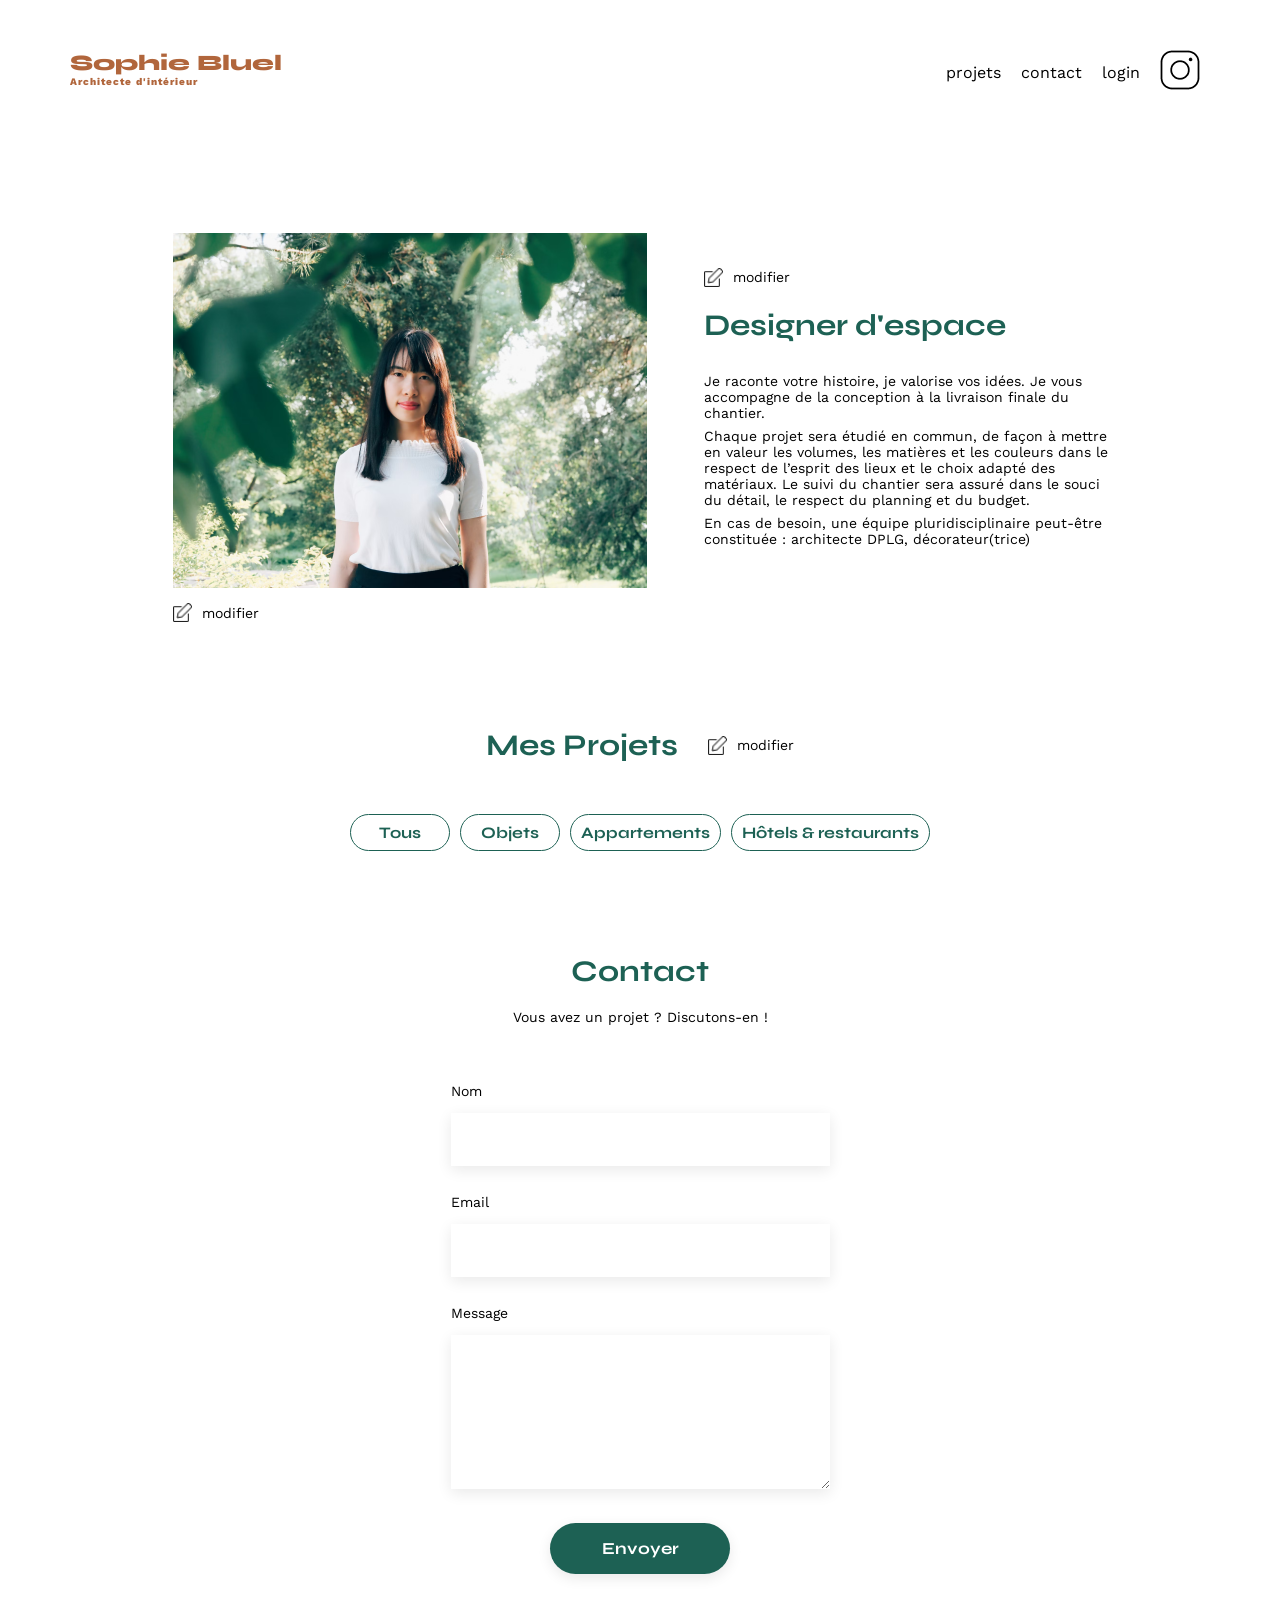
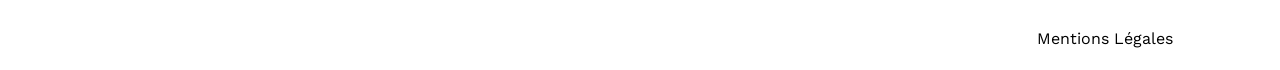
==== FrontEnd/index.html @ 8086d340 "feat(modal-window1):html+css+js" ====
<!DOCTYPE html>
<html lang="fr">
<head>
	<meta charset="UTF-8">
	<title>Sophie Bluel - Architecte d'intérieur</title>
	<meta name="viewport" content="width=device-width, initial-scale=1.0">
	<link rel="preconnect" href="https://fonts.googleapis.com">
	<link rel="preconnect" href="https://fonts.gstatic.com" crossorigin>
	<link href="https://fonts.googleapis.com/css2?family=Syne:wght@700;800&family=Work+Sans&display=swap" rel="stylesheet">
	<meta name="description" content="">
	<link rel="stylesheet" href="/FrontEnd/assets/style.css">
	<script src="/FrontEnd/assets/js/fetch.js"></script>
	<script src="/FrontEnd/assets/js/main.js"></script>
	
</head>
<body>
	<aside id="modal1" class="modal-banner" style="display: none;">
		<h2 class="banner-title"><div class="banner-icon"></div>Mode édition</h2>
		<button class="publish-button">publier les changements</button>
	</aside>
	<aside id="modal1" class="modal" aria-hidden="true" role="dialog" style="display: none;">
			<div class="modal-wdw1">
				<button class="close-btn" class="js-modal-close"><img src="/FrontEnd/assets/icons/xmark.png" alt=""></button>
				<h2 class="mwdw1-title">Galerie Photo</h2>
				<div class="project-editor"></div>
				<button class="pjct-add-btn">Ajouter une photo</button>
				<button class="gallery-delete-btn">Supprimer la galerie</button>
			</div>
	</aside>
	<script src="/FrontEnd/assets/js/modal/app.js"></script>
<header>
	<h1 class="header-title">Sophie Bluel<span>Architecte d'intérieur</span></h1>
	<nav>
		<ul>
			<li><a href="#ancre-projets">projets</a></li>
			<li><a href="#ancre-contact">contact</a></li>
			<li><a href="/FrontEnd/login_page.html">login</a></li>
			<li><img src="/FrontEnd/assets/icons/instagram.png" alt="Instagram"></li>
		</ul>
	</nav>
</header>
<main>
	<section id="introduction">
		<figure>
			<img src="/FrontEnd/assets/images/sophie-bluel.png" alt="Photo de l'architecte entourée de végétations">
		</figure>
		<article>
			<a href="#modal1" class="edit-link" class="js-modal"><div class="edit-link-icon"></div>modifier</a>
			<h2>Designer d'espace</h2>
			<p>Je raconte votre histoire, je valorise vos idées. Je vous accompagne de la conception à la livraison finale du chantier.</p>
			<p>Chaque projet sera étudié en commun, de façon à mettre en valeur les volumes, les matières et les couleurs dans le respect de l’esprit des lieux et le choix adapté des matériaux. Le suivi du chantier sera assuré dans le souci du détail, le respect du planning et du budget.</p>
			<p>En cas de besoin, une équipe pluridisciplinaire peut-être constituée : architecte DPLG, décorateur(trice)</p>
		</article>
	</section>
	<a href="#modal1" class="edit-link" class="js-modal"><div class="edit-link-icon"></div>modifier</a>
	<section id="portfolio">
		<div class="portfolio-title">
			<h2 id="ancre-projets">Mes Projets</h2>
			<a href="#modal1" class="edit-link" class="js-modal"><div class="edit-link-icon"></div>modifier</a>
		</div>
		<div class="category-buttons">
			<button class="cat-btns-inactive" data-category-id="all">Tous</button>
			<button class="cat-btns-inactive" data-category-id="1">Objets</button>
			<button class="cat-btns-inactive" data-category-id="2">Appartements</button>
			<button class="cat-btns-inactive" data-category-id="3">Hôtels & restaurants</button>
		</div>
		<script src="/FrontEnd/assets/js/buttonAppearance.js"></script>
		<div class="gallery">
		</div>
	</section>
	<section id="contact">
		<h2 id="ancre-contact">Contact</h2>
		<p>Vous avez un projet ? Discutons-en !</p>
		<form action="#" method="post">
			<label for="name">Nom</label>
			<input type="text" name="name" id="name">
			<label for="email">Email</label>
			<input type="email" name="email" id="email">
			<label for="message">Message</label>
			<textarea name="message" id="message" cols="30" rows="10"></textarea>
			<input type="submit" value="Envoyer">
		</form>
	</section>
</main>

<footer>
	<nav>
		<ul>
			<li>Mentions Légales</li>
		</ul>
	</nav>
</footer>
</body>
</html>
---- FrontEnd/assets/style.css ----
/* http://meyerweb.com/eric/tools/css/reset/
   v2.0 | 20110126
   License: none (public domain)
*/

html, body, div, span, applet, object, iframe,
h1, h2, h3, h4, h5, h6, p, blockquote, pre,
a, abbr, acronym, address, big, cite, code,
del, dfn, em, img, ins, kbd, q, s, samp,
small, strike, strong, sub, sup, tt, var,
b, u, i, center,
dl, dt, dd, ol, ul, li,
fieldset, form, label, legend,
table, caption, tbody, tfoot, thead, tr, th, td,
article, aside, canvas, details, embed,
figure, figcaption, footer, header, hgroup,
menu, nav, output, ruby, section, summary,
time, mark, audio, video {
	margin: 0;
	padding: 0;
	border: 0;
	font-size: 100%;
	font: inherit;
	vertical-align: baseline;
}
/* HTML5 display-role reset for older browsers */

ol, ul {
	list-style: none;
}

blockquote, q {
	quotes: none;
}

blockquote:before, blockquote:after,
q:before, q:after {
	content: '';
	content: none;
}

table {
	border-collapse: collapse;
	border-spacing: 0;
}

a {
	text-decoration: none;
	color: black;
}

/** end reset css**/

/***** General ******/

body {
	font-family: 'Work Sans' ;
	font-size: 14px;
}

h1 > span {
	font-family: 'Work Sans';
	font-size: 10px;
	letter-spacing: 0.1em;
}

h2 {
	font-family: 'Syne';
	font-weight: 700;
	font-size: 30px;
	color: #1D6154
}

nav ul {
	display: flex;
	align-items: center;
	list-style-type: none;

}

nav li {
	padding: 0 10px;
	font-size: 16px;
}

li:hover {
	color: #B1663C;
}

/******** header **********/

header {
	display: flex;
	justify-content: space-between;
	max-width: 1140px;
	margin: auto;
	margin-top: 50px;
}

.header-title {
	display: flex;
	flex-direction: column;
	font-family: 'Syne';
	font-size: 22px;
	font-weight: 800;
	color: #B1663C
}

/****************************/

main {
	max-width: 935px;
	margin: auto;
}

#introduction {
	display: flex;
	justify-content: space-between;
	margin: 139px 0 15px 0;
}
#introduction figure {
	flex: 1;
}

#introduction img {
	display: block;
	width: 474px;
}

#introduction article {
	flex: 1;
	max-width: 404px;
	margin: auto;
}

#introduction h2 {
	margin-bottom: 1em;
	margin-top: 20px;
}

#introduction p {
	margin-bottom: 0.5em;
}

/****** Portfolio ******/

#portfolio {
	margin-top: 105px;
}

.portfolio-title {
	display: flex;
	justify-content: center;
	align-items: center;
	margin-bottom: 51px;
	gap: 30px;
}

#portfolio h2 {
	text-align: center;
}

.edit-link-icon {
	width: 19px;
	height: 19px;
	background-image: url(/FrontEnd/assets/icons/black-pen-icon.png);
	background-size: cover;
}

.edit-link {
	display: flex;
	align-items: center;
	gap: 10px;
	font-family: 'Work Sans';
	font-size: 14px;
	font-weight: 400;
}

/****** Filtres *******/

.category-buttons {
	display: flex;
	justify-content: center;
	gap: 10px;
	margin-bottom: 51px;
}

.category-buttons button {
	background-color: white;
	color: #1D6154;
	font-family: 'Syne';
	font-weight: 700;
	font-size: 16px;
	height: 37px;
	min-width: 100px;
	border: #1D6154 1px solid;
	border-radius: 60px;
	padding: 0 10px;
  }
  
  .cat-btns-inactive {
	background-color: white;
	color: #1D6154;
	font-family: 'Syne';
	font-weight: 700;
	font-size: 16px;
	height: 37px;
	min-width: 100px;
	border: #1D6154 1px solid;
	border-radius: 60px;
	padding: 0 10px;
  }
  
  .cat-btns-active {
	background-color: #1D6154;
	color: white;
  }

/**** Galerie *****/

.gallery {
	width: 100%;
	display: grid;
	grid-template-columns: 1fr 1fr 1fr;
	grid-column-gap: 20px;
	grid-row-gap: 20px;
	margin-bottom: 51px;
}

.gallery img {
	width: 100%;
}

/******* Formulaire contact/connexion *******/

#contact, .login-form {
	max-width: 379px;
	margin: auto;
}

.login-form {
	margin-top: 150px;
}

#contact > *, .login-form h2 {
	text-align: center;
}

#contact h2 {
	margin-bottom: 20px;
}

#contact form, .login-form form {
	text-align: left;
	margin-top: 30px;
	display: flex;
	flex-direction: column;
}

#contact input, .login-form input {
	height: 51px;
	font-size: 1.2em;
	border: none;
	box-shadow: 0px 4px 14px rgba(0, 0, 0, 0.09);
}

#contact label, .login-form label {
	margin: 2em 0 1em 0;
}

#contact textarea, .login-form textarea {
	border: none;
	box-shadow: 0px 4px 14px rgba(0, 0, 0, 0.09);
}

input[type="submit"]{
	font-family: 'Syne';
	font-weight: 700;
	color: white;
	background-color: #1D6154;
	margin : 2em auto ;
	width: 180px;
	text-align: center;
	border-radius: 60px ;
}


footer nav ul {
	display: flex;
	justify-content: flex-end;
	margin: 22px 97px 22px 0;
}


.login_page-body {
	max-height: 1024px;
}

.forgotten-password-link {
	display: flex;
	justify-content: center;
}

.login_page-footer {
	margin-top: 355px;
	display: flex;
	justify-content: flex-end;
}

#errorMessage {
	display: none;
	color: red;
	border: red 2px solid;
	margin-top: 50px;
}

/******* Modal window *********/

.modal {
	position: fixed;
	top: 0;
	left: 0;
	width: 100%;
	height: 100%;
	background: rgba(0, 0, 0, 0.8);
	display: flex;
	justify-content: center;
	align-items: center;
}

/****** Modal banner *******/

.modal-banner {
	display: flex;
	align-items: center;
	justify-content: center;
	background-color: black;
	color: white;
	height: 59px;
	gap: 20px;
  }

  .banner-icon {
	width: 19px;
	height: 19px;
	background-image: url(/FrontEnd/assets/icons/white-pen-icon.png);
	background-size: cover;
  }

  .banner-title {
	display: flex;
	gap: 10px;
	font-family: 'Work Sans';
	font-size: 16px;
	font-weight: 400;
	color: white;
  }

  .publish-button {
	background-color: white;
	color: black;
	border: none;
	border-radius: 60px;
	padding: 10px 20px;
	cursor: pointer;
	font-family: 'Work Sans';
	font-weight: 500;
	font-size: 14px;
  }

  /***** Modal Gallery Editor *****/

  .modal-wdw1 {
	display: flex;
	flex-direction: column;
	align-items: center;
	justify-content: flex-start;
	width: 630px;
	height: 731px;
	background-color: white;
	border-radius: 10px;
  }

  .close-btn {
	margin-left: auto;
	margin-right: 30px;
	margin-top: 26px;
	width: 24px;
	height: 24px;
	border: none;
	background-color: white;
  }

  .mwdw1-title {
	font-family: 'Work Sans';
	font-weight: 400;
	font-size: 26px;
	color: black;
	margin-top: 10px;
  }

  .project-editor {
	height: 386px;
	width: 420px;
	padding-bottom: 47px;
	border-bottom: solid 1px #b3b3b3;
	margin-top: 46px;
  }

  .pjct-add-btn {
	font-family: 'Syne';
	font-weight: 700;
	font-size: 14px;
	color: white;
	background-color: #1D6154;
	text-align: center;
	border-radius: 60px;
	width: 237px;
	height: 36px;
	margin-top: 37px;
  }

  .gallery-delete-btn {
	border: none;
	background-color: white;
	color: #d65353;
	font-size: 14px;
	font-family: 'Work Sans';
	margin-top: 23px;
  }
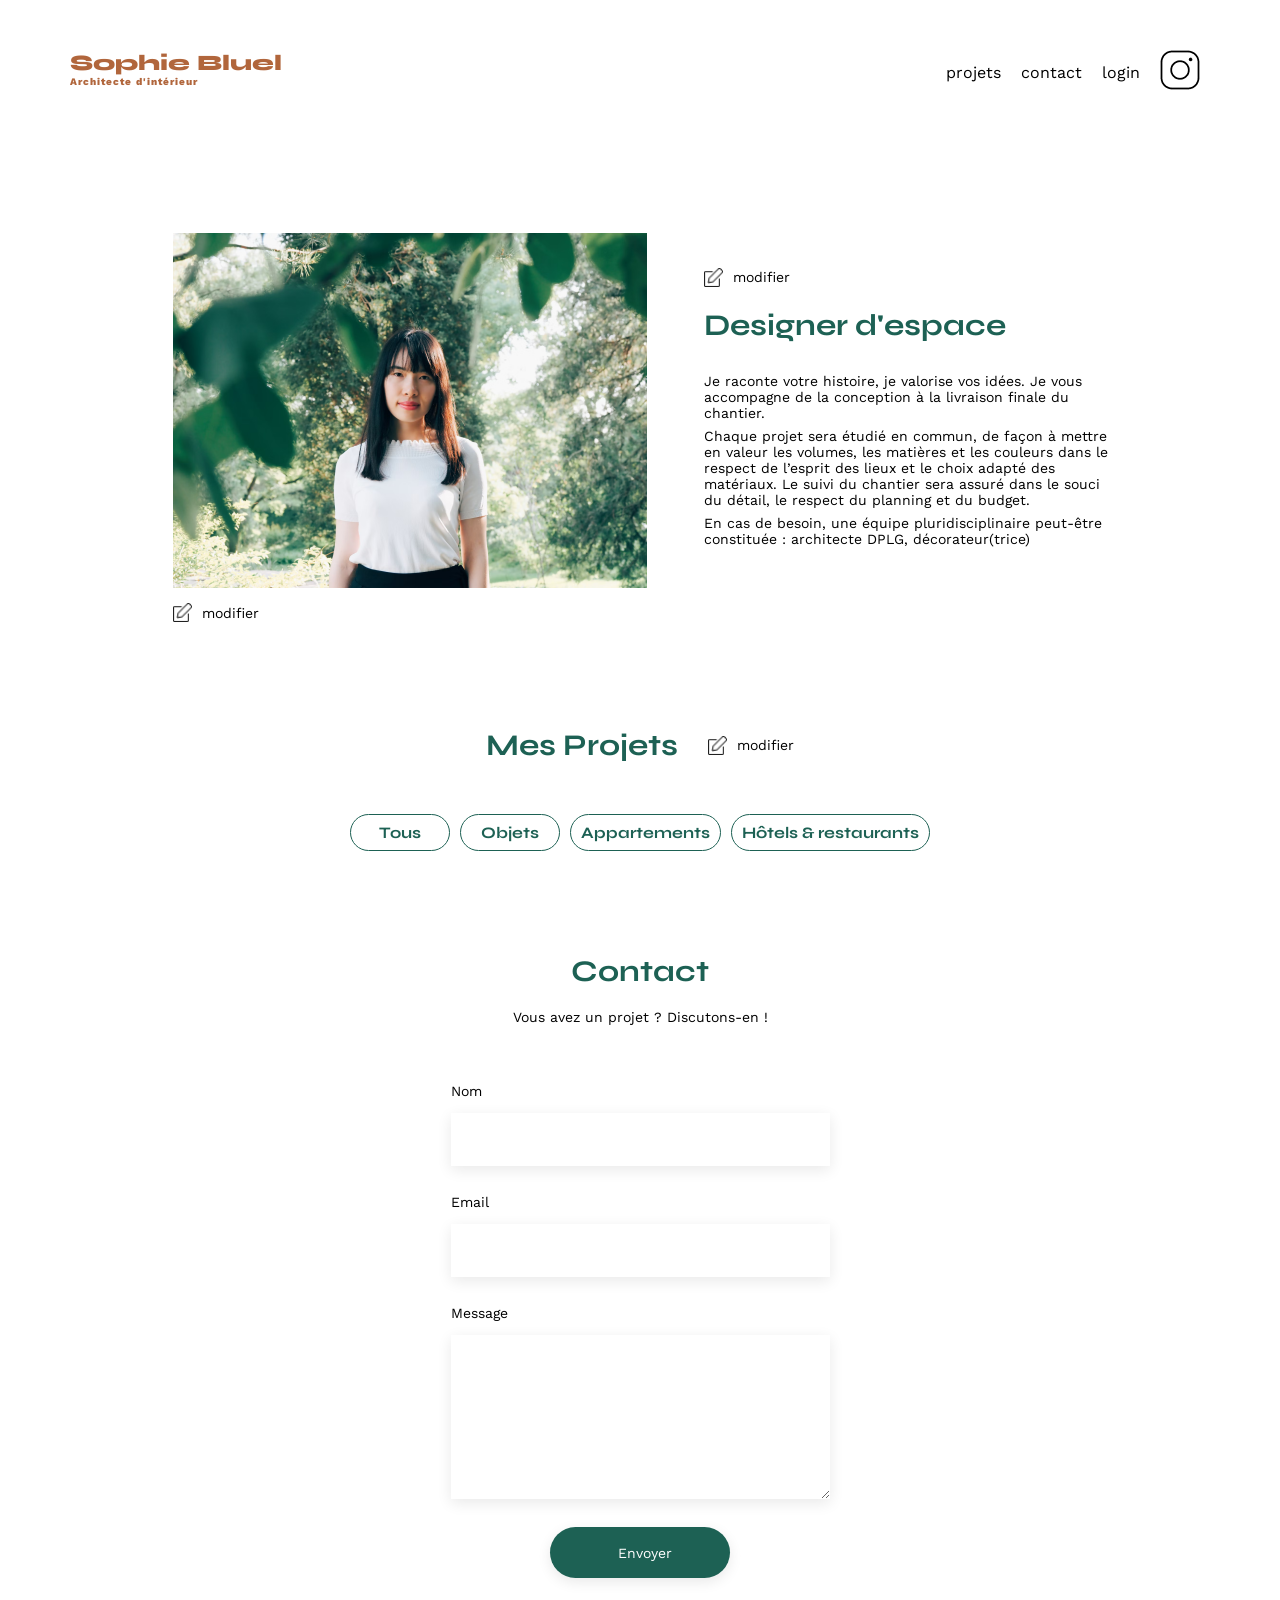
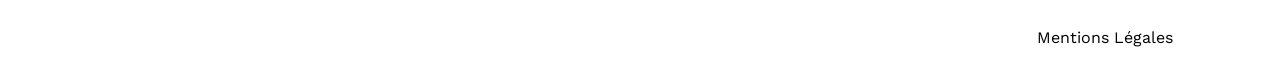
==== commit baf97f0a: "feat(modal-wdw2):html+css" ====
--- a/FrontEnd/index.html
+++ b/FrontEnd/index.html
@@ -8,55 +8,78 @@
 	<link rel="preconnect" href="https://fonts.gstatic.com" crossorigin>
 	<link href="https://fonts.googleapis.com/css2?family=Syne:wght@700;800&family=Work+Sans&display=swap" rel="stylesheet">
 	<meta name="description" content="">
-	<link rel="stylesheet" href="/FrontEnd/assets/style.css">
-	<script src="/FrontEnd/assets/js/fetch.js"></script>
-	<script src="/FrontEnd/assets/js/main.js"></script>
-	
+	<link rel="stylesheet" href="assets/style.css">
+	<script src="assets/js/fetch.js" defer></script>
+	<script src="assets/js/main.js" defer></script>
+	<script src="assets/js/buttonAppearance.js"></script>
+	<script src="assets/js/modal/app.js"></script>
 </head>
 <body>
-	<aside id="modal1" class="modal-banner" style="display: none;">
-		<h2 class="banner-title"><div class="banner-icon"></div>Mode édition</h2>
-		<button class="publish-button">publier les changements</button>
-	</aside>
-	<aside id="modal1" class="modal" aria-hidden="true" role="dialog" style="display: none;">
-			<div class="modal-wdw1">
-				<button class="close-btn" class="js-modal-close"><img src="/FrontEnd/assets/icons/xmark.png" alt=""></button>
-				<h2 class="mwdw1-title">Galerie Photo</h2>
+	<aside  style="display: none;">
+		<aside class="modal-banner">
+			<h2 class="banner-title"><div class="banner-icon"></div>Mode édition</h2>
+			<button class="publish-button">publier les changements</button>
+		</aside>
+		<aside class="modal-wdws" aria-hidden="true" role="dialog">
+			<div class="modal-wdw1" style="display: none;">
+				<button class="close-btn" class="js-modal-close"><img src="assets/icons/xmark.png" alt="bouton fermer la fenêtre"></button>
+				<h2 class="mwdw-title">Galerie Photo</h2>
 				<div class="project-editor"></div>
 				<button class="pjct-add-btn">Ajouter une photo</button>
 				<button class="gallery-delete-btn">Supprimer la galerie</button>
 			</div>
+			<div class="modal-wdw2" aria-hidden="true" role="dialog">
+				<div class="modal-nav-btns">
+					<button class="back-btn"><img src="assets/icons/arrow-left.png" alt="bouton retour à la fenêtre précédente"></button>
+					<button class="close-btn"><img src="assets/icons/xmark.png" alt="bouton fermer la fenêtre"></button>
+				</div>
+				<div class="modal-pjct-add-form">
+					<h2 class="mwdw-title">Ajout photo</h2>
+					<form action="/upload" method="post">
+						<input type="file" id="image" name="image" accept="image/*">					
+						<label for="Titre">Titre</label>
+						<input type="text" id="titre" name="titre">		
+						<label for="Catégorie">Catégorie</label>
+						<select id="categorie" name="categorie">
+					  		<option value="Objets">Objets</option>
+					  		<option value="Appartements">Appartements</option>
+					  		<option value="Hôtels & restaurants">Hôtels & restaurants</option>
+						</select><br><br>
+						<input type="submit" value="Valider">
+				  </form>
+				</div>
+			</div>
+		</aside>
 	</aside>
-	<script src="/FrontEnd/assets/js/modal/app.js"></script>
 <header>
 	<h1 class="header-title">Sophie Bluel<span>Architecte d'intérieur</span></h1>
 	<nav>
 		<ul>
 			<li><a href="#ancre-projets">projets</a></li>
 			<li><a href="#ancre-contact">contact</a></li>
-			<li><a href="/FrontEnd/login_page.html">login</a></li>
-			<li><img src="/FrontEnd/assets/icons/instagram.png" alt="Instagram"></li>
+			<li><a href="login_page.html">login</a></li>
+			<li><img src="assets/icons/instagram.png" alt="Instagram"></li>
 		</ul>
 	</nav>
 </header>
 <main>
 	<section id="introduction">
 		<figure>
-			<img src="/FrontEnd/assets/images/sophie-bluel.png" alt="Photo de l'architecte entourée de végétations">
+			<img src="assets/images/sophie-bluel.png" alt="Photo de l'architecte entourée de végétations">
 		</figure>
 		<article>
-			<a href="#modal1" class="edit-link" class="js-modal"><div class="edit-link-icon"></div>modifier</a>
+			<a href="#modal1" class="edit-link js-modal"><span class="edit-link-icon"></span>modifier</a>
 			<h2>Designer d'espace</h2>
 			<p>Je raconte votre histoire, je valorise vos idées. Je vous accompagne de la conception à la livraison finale du chantier.</p>
 			<p>Chaque projet sera étudié en commun, de façon à mettre en valeur les volumes, les matières et les couleurs dans le respect de l’esprit des lieux et le choix adapté des matériaux. Le suivi du chantier sera assuré dans le souci du détail, le respect du planning et du budget.</p>
 			<p>En cas de besoin, une équipe pluridisciplinaire peut-être constituée : architecte DPLG, décorateur(trice)</p>
 		</article>
 	</section>
-	<a href="#modal1" class="edit-link" class="js-modal"><div class="edit-link-icon"></div>modifier</a>
+	<a href="#modal1" class="edit-link js-modal"><span class="edit-link-icon"></span>modifier</a>
 	<section id="portfolio">
 		<div class="portfolio-title">
 			<h2 id="ancre-projets">Mes Projets</h2>
-			<a href="#modal1" class="edit-link" class="js-modal"><div class="edit-link-icon"></div>modifier</a>
+			<a href="#modal1" class="edit-link js-modal"><span class="edit-link-icon"></span>modifier</a>
 		</div>
 		<div class="category-buttons">
 			<button class="cat-btns-inactive" data-category-id="all">Tous</button>
@@ -64,7 +87,7 @@
 			<button class="cat-btns-inactive" data-category-id="2">Appartements</button>
 			<button class="cat-btns-inactive" data-category-id="3">Hôtels & restaurants</button>
 		</div>
-		<script src="/FrontEnd/assets/js/buttonAppearance.js"></script>
+		
 		<div class="gallery">
 		</div>
 	</section>
--- a/FrontEnd/assets/style.css
+++ b/FrontEnd/assets/style.css
@@ -231,7 +231,7 @@
 	width: 100%;
 }
 
-/******* Formulaire contact/connexion *******/
+/******* Contact/Login/Project-import forms *******/
 
 #contact, .login-form {
 	max-width: 379px;
@@ -242,7 +242,7 @@
 	margin-top: 150px;
 }
 
-#contact > *, .login-form h2 {
+#contact > *, .login-form h2, .modal-pjct-add-form h2{
 	text-align: center;
 }
 
@@ -250,27 +250,35 @@
 	margin-bottom: 20px;
 }
 
-#contact form, .login-form form {
+#contact form, .login-form form, .modal-pjct-add-form form {
 	text-align: left;
 	margin-top: 30px;
 	display: flex;
 	flex-direction: column;
 }
 
-#contact input, .login-form input {
+#contact input, .login-form input, .modal-pjct-add-form input, .modal-pjct-add-form select {
 	height: 51px;
 	font-size: 1.2em;
 	border: none;
 	box-shadow: 0px 4px 14px rgba(0, 0, 0, 0.09);
-}
-
-#contact label, .login-form label {
+	font-family: 'Work Sans';
+	font-size: 14px;
+	font-weight: 400;
+	padding-left: 16px;
+}
+
+#contact label, .login-form label, .modal-pjct-add-form label {
 	margin: 2em 0 1em 0;
 }
 
 #contact textarea, .login-form textarea {
 	border: none;
 	box-shadow: 0px 4px 14px rgba(0, 0, 0, 0.09);
+	font-family: 'Work Sans';
+	font-size: 14px;
+	font-weight: 400;
+	padding-left: 16px;
 }
 
 input[type="submit"]{
@@ -284,6 +292,11 @@
 	border-radius: 60px ;
 }
 
+input[type="file"] {
+	height: 169px;
+	box-shadow: none;
+	background: #E8F1F6;
+}
 
 footer nav ul {
 	display: flex;
@@ -314,9 +327,9 @@
 	margin-top: 50px;
 }
 
-/******* Modal window *********/
-
-.modal {
+/******* Modal windows *********/
+
+.modal-wdws {
 	position: fixed;
 	top: 0;
 	left: 0;
@@ -328,6 +341,14 @@
 	align-items: center;
 }
 
+.mwdw-title {
+	font-family: 'Work Sans';
+	font-weight: 400;
+	font-size: 26px;
+	color: black;
+	margin-top: 10px;
+}
+
 /****** Modal banner *******/
 
 .modal-banner {
@@ -338,25 +359,25 @@
 	color: white;
 	height: 59px;
 	gap: 20px;
-  }
-
-  .banner-icon {
+}
+
+.banner-icon {
 	width: 19px;
 	height: 19px;
 	background-image: url(/FrontEnd/assets/icons/white-pen-icon.png);
 	background-size: cover;
-  }
-
-  .banner-title {
+}
+
+.banner-title {
 	display: flex;
 	gap: 10px;
 	font-family: 'Work Sans';
 	font-size: 16px;
 	font-weight: 400;
 	color: white;
-  }
-
-  .publish-button {
+}
+
+.publish-button {
 	background-color: white;
 	color: black;
 	border: none;
@@ -366,22 +387,21 @@
 	font-family: 'Work Sans';
 	font-weight: 500;
 	font-size: 14px;
-  }
-
-  /***** Modal Gallery Editor *****/
-
-  .modal-wdw1 {
+}
+
+/****** Modal window1 *******/
+
+.modal-wdw1 {
 	display: flex;
 	flex-direction: column;
 	align-items: center;
-	justify-content: flex-start;
 	width: 630px;
 	height: 731px;
 	background-color: white;
 	border-radius: 10px;
-  }
-
-  .close-btn {
+}
+
+.close-btn {
 	margin-left: auto;
 	margin-right: 30px;
 	margin-top: 26px;
@@ -389,25 +409,17 @@
 	height: 24px;
 	border: none;
 	background-color: white;
-  }
-
-  .mwdw1-title {
-	font-family: 'Work Sans';
-	font-weight: 400;
-	font-size: 26px;
-	color: black;
-	margin-top: 10px;
-  }
-
-  .project-editor {
+}
+
+.project-editor {
 	height: 386px;
 	width: 420px;
 	padding-bottom: 47px;
 	border-bottom: solid 1px #b3b3b3;
 	margin-top: 46px;
-  }
-
-  .pjct-add-btn {
+}
+
+.pjct-add-btn {
 	font-family: 'Syne';
 	font-weight: 700;
 	font-size: 14px;
@@ -418,13 +430,59 @@
 	width: 237px;
 	height: 36px;
 	margin-top: 37px;
-  }
-
-  .gallery-delete-btn {
+}
+
+.gallery-delete-btn {
 	border: none;
 	background-color: white;
 	color: #d65353;
 	font-size: 14px;
 	font-family: 'Work Sans';
 	margin-top: 23px;
-  }+}
+
+  /****** Modal window 2 *******/
+
+.modal-wdw2 {
+	display: flex;
+	flex-direction: column;
+	align-items: center;
+	width: 630px;
+	height: 670px;
+	background-color: white;
+	border-radius: 10px;
+}
+
+  
+.back-btn {
+	border: none;
+	background-color: white;
+	width: 21px;
+	height: 21px;
+	margin-top: 29px;
+}
+
+.modal-pjct-add-form {
+	width: 420px;
+	margin: auto;
+}
+
+.modal-pjct-add-form select {
+	font-family: 'Work Sans';
+	font-size: 14px;
+	font-weight: 400;
+	padding-left: 16px;
+}
+
+.modal-pjct-add-form input[type="submit"]{
+	font-family: 'Syne';
+	font-weight: 700;
+	font-size: 14px;
+	color: white;
+	background-color: #1D6154;
+	margin : 2em auto ;
+	width: 237px;
+	height: 36px;
+	text-align: center;
+	border-radius: 60px ;
+}
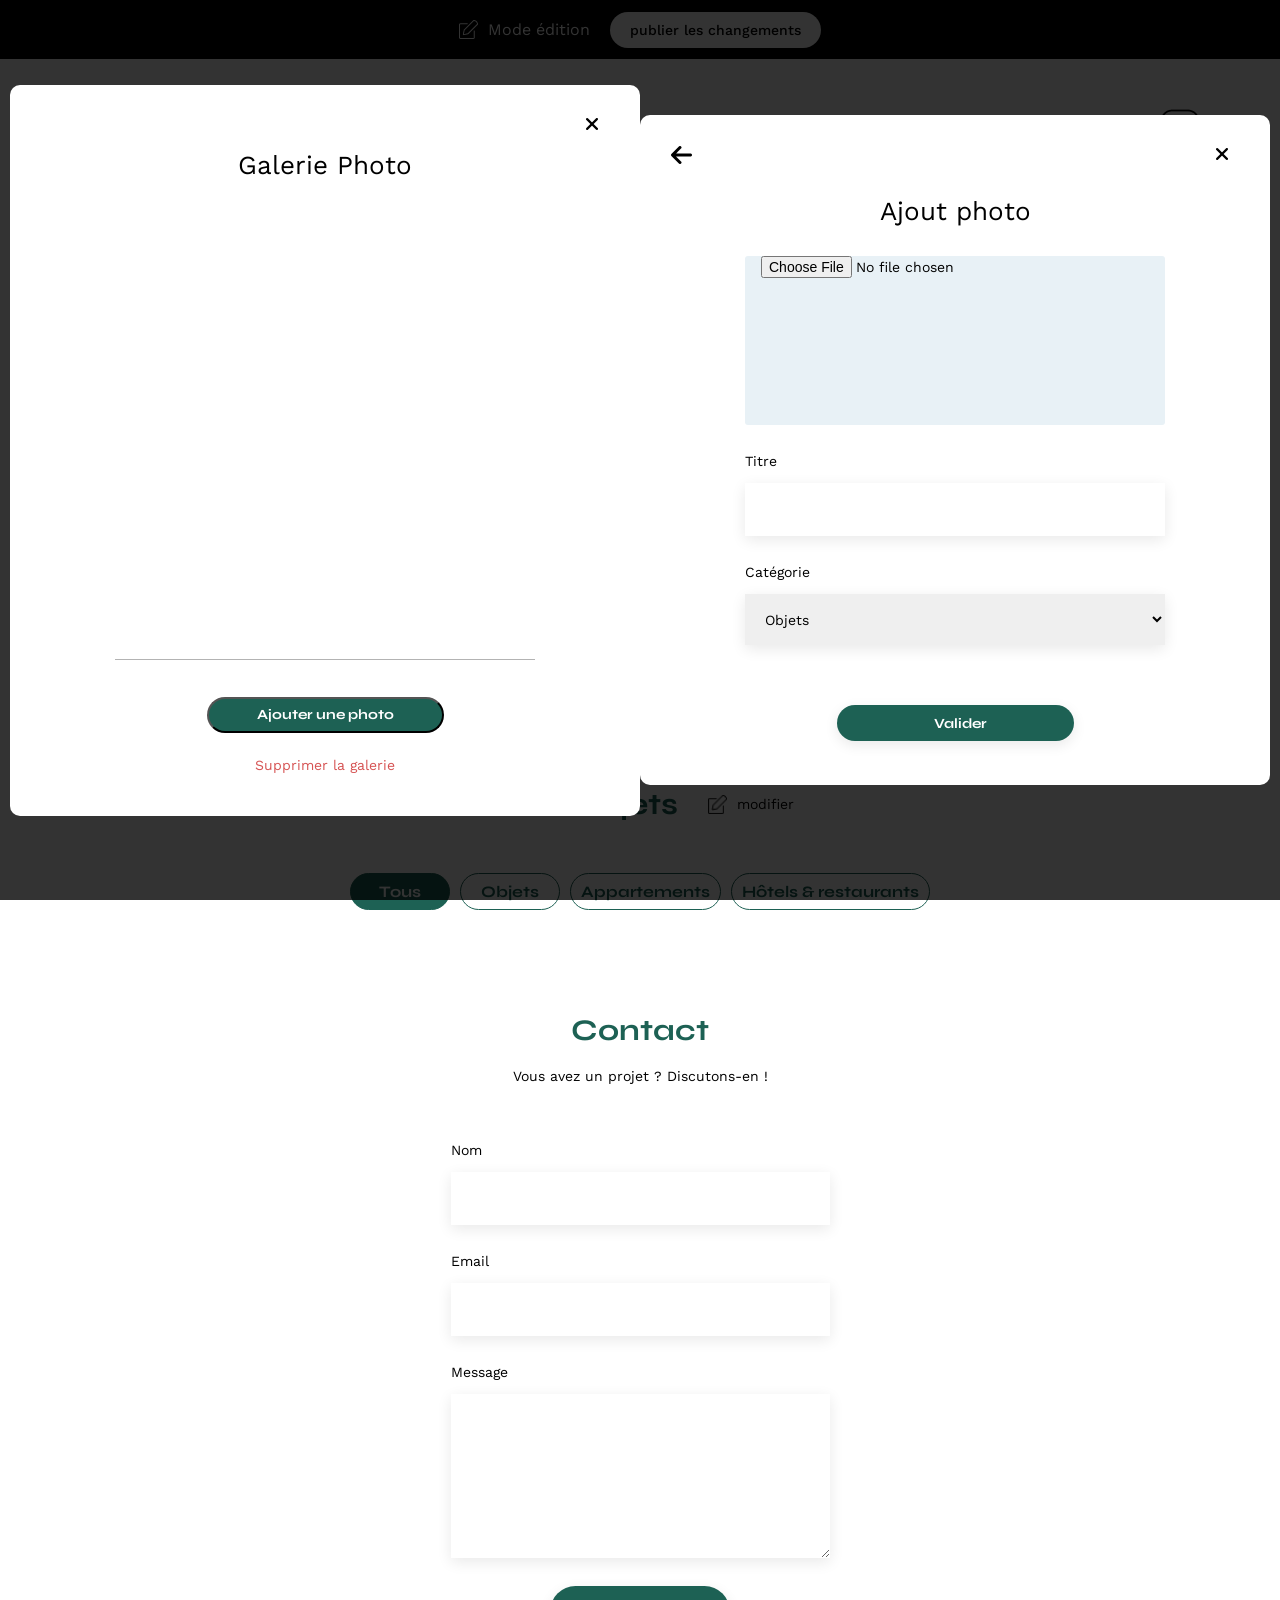
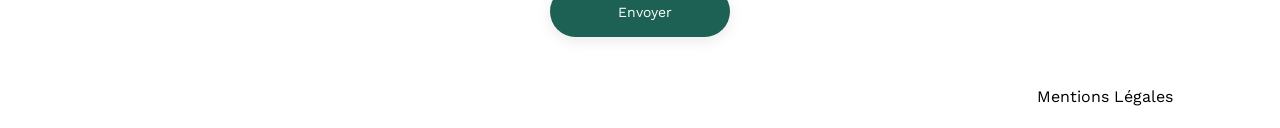
==== commit d2d4e121: "fix(homepage import/export):js" ====
--- a/FrontEnd/index.html
+++ b/FrontEnd/index.html
@@ -9,19 +9,17 @@
 	<link href="https://fonts.googleapis.com/css2?family=Syne:wght@700;800&family=Work+Sans&display=swap" rel="stylesheet">
 	<meta name="description" content="">
 	<link rel="stylesheet" href="assets/style.css">
-	<script src="assets/js/fetch.js" defer></script>
-	<script src="assets/js/main.js" defer></script>
-	<script src="assets/js/buttonAppearance.js"></script>
 	<script src="assets/js/modal/app.js"></script>
+	<script type="module" src="homepage.js"></script>
 </head>
 <body>
-	<aside  style="display: none;">
+	<aside>
 		<aside class="modal-banner">
 			<h2 class="banner-title"><div class="banner-icon"></div>Mode édition</h2>
 			<button class="publish-button">publier les changements</button>
 		</aside>
 		<aside class="modal-wdws" aria-hidden="true" role="dialog">
-			<div class="modal-wdw1" style="display: none;">
+			<div class="modal-wdw1">
 				<button class="close-btn" class="js-modal-close"><img src="assets/icons/xmark.png" alt="bouton fermer la fenêtre"></button>
 				<h2 class="mwdw-title">Galerie Photo</h2>
 				<div class="project-editor"></div>
@@ -36,7 +34,7 @@
 				<div class="modal-pjct-add-form">
 					<h2 class="mwdw-title">Ajout photo</h2>
 					<form action="/upload" method="post">
-						<input type="file" id="image" name="image" accept="image/*">					
+						<input type="file" id="file-input" name="image" accept="image/*">
 						<label for="Titre">Titre</label>
 						<input type="text" id="titre" name="titre">		
 						<label for="Catégorie">Catégorie</label>
@@ -82,7 +80,7 @@
 			<a href="#modal1" class="edit-link js-modal"><span class="edit-link-icon"></span>modifier</a>
 		</div>
 		<div class="category-buttons">
-			<button class="cat-btns-inactive" data-category-id="all">Tous</button>
+			<button class="cat-btns-active" data-category-id="all">Tous</button>
 			<button class="cat-btns-inactive" data-category-id="1">Objets</button>
 			<button class="cat-btns-inactive" data-category-id="2">Appartements</button>
 			<button class="cat-btns-inactive" data-category-id="3">Hôtels & restaurants</button>
--- a/FrontEnd/assets/style.css
+++ b/FrontEnd/assets/style.css
@@ -185,19 +185,6 @@
 	margin-bottom: 51px;
 }
 
-.category-buttons button {
-	background-color: white;
-	color: #1D6154;
-	font-family: 'Syne';
-	font-weight: 700;
-	font-size: 16px;
-	height: 37px;
-	min-width: 100px;
-	border: #1D6154 1px solid;
-	border-radius: 60px;
-	padding: 0 10px;
-  }
-  
   .cat-btns-inactive {
 	background-color: white;
 	color: #1D6154;
@@ -214,9 +201,17 @@
   .cat-btns-active {
 	background-color: #1D6154;
 	color: white;
+	font-family: 'Syne';
+	font-weight: 700;
+	font-size: 16px;
+	height: 37px;
+	min-width: 100px;
+	border: #1D6154 1px solid;
+	border-radius: 60px;
+	padding: 0 10px;
   }
 
-/**** Galerie *****/
+/**** Gallery *****/
 
 .gallery {
 	width: 100%;
@@ -292,11 +287,6 @@
 	border-radius: 60px ;
 }
 
-input[type="file"] {
-	height: 169px;
-	box-shadow: none;
-	background: #E8F1F6;
-}
 
 footer nav ul {
 	display: flex;
@@ -405,8 +395,6 @@
 	margin-left: auto;
 	margin-right: 30px;
 	margin-top: 26px;
-	width: 24px;
-	height: 24px;
 	border: none;
 	background-color: white;
 }
@@ -453,18 +441,29 @@
 	border-radius: 10px;
 }
 
+.modal-nav-btns {
+	width: 100%;
+	display: flex;
+	justify-content: space-between;
+}
   
 .back-btn {
 	border: none;
 	background-color: white;
-	width: 21px;
-	height: 21px;
 	margin-top: 29px;
+	margin-left: 25px;
 }
 
 .modal-pjct-add-form {
 	width: 420px;
 	margin: auto;
+}
+
+input[type="file"] {
+	height: 169px;
+	box-shadow: none;
+	background: #E8F1F6;
+	border-radius: 3px;
 }
 
 .modal-pjct-add-form select {
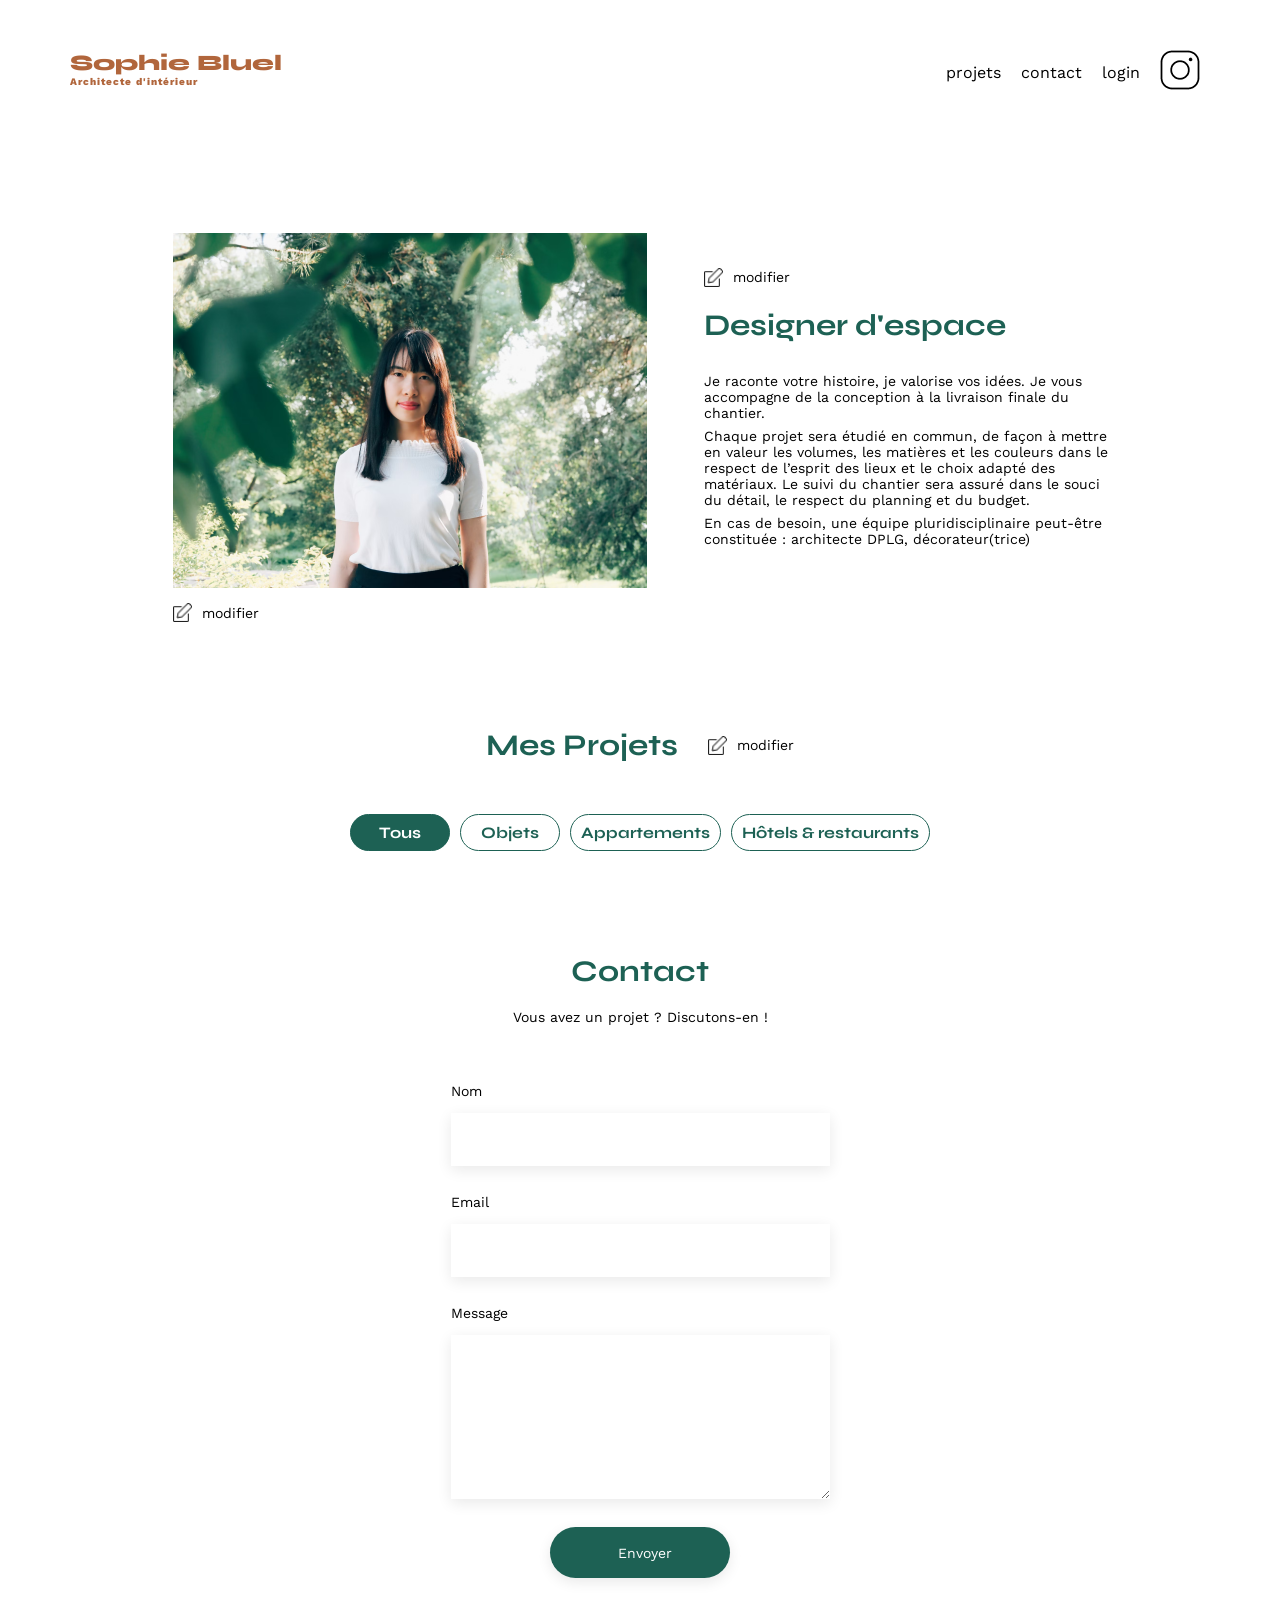
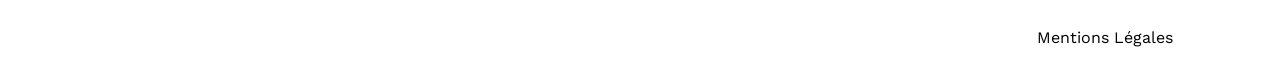
==== commit 27b061d4: "fix(color-filter-buttons):js+feat(modal-wdw2):html+css" ====
--- a/FrontEnd/index.html
+++ b/FrontEnd/index.html
@@ -10,23 +10,22 @@
 	<meta name="description" content="">
 	<link rel="stylesheet" href="assets/style.css">
 	<script src="assets/js/modal/app.js"></script>
-	<script type="module" src="homepage.js"></script>
+	<script type="module" src="assets/js/homepage.js"></script>
 </head>
 <body>
-	<aside>
-		<aside class="modal-banner">
+		<aside class="modal-banner" style="display: none;">
 			<h2 class="banner-title"><div class="banner-icon"></div>Mode édition</h2>
 			<button class="publish-button">publier les changements</button>
 		</aside>
-		<aside class="modal-wdws" aria-hidden="true" role="dialog">
-			<div class="modal-wdw1">
+		<aside class="modal-wdws" style="display: none;">
+			<div class="modal-wdw1" style="display: none;">
 				<button class="close-btn" class="js-modal-close"><img src="assets/icons/xmark.png" alt="bouton fermer la fenêtre"></button>
 				<h2 class="mwdw-title">Galerie Photo</h2>
 				<div class="project-editor"></div>
 				<button class="pjct-add-btn">Ajouter une photo</button>
 				<button class="gallery-delete-btn">Supprimer la galerie</button>
 			</div>
-			<div class="modal-wdw2" aria-hidden="true" role="dialog">
+			<div class="modal-wdw2" style="display: none;">
 				<div class="modal-nav-btns">
 					<button class="back-btn"><img src="assets/icons/arrow-left.png" alt="bouton retour à la fenêtre précédente"></button>
 					<button class="close-btn"><img src="assets/icons/xmark.png" alt="bouton fermer la fenêtre"></button>
@@ -34,7 +33,12 @@
 				<div class="modal-pjct-add-form">
 					<h2 class="mwdw-title">Ajout photo</h2>
 					<form action="/upload" method="post">
-						<input type="file" id="file-input" name="image" accept="image/*">
+						<label for="file-input">
+							<img src="assets/icons/picture-svgrepo-com 1.png" alt="">
+							<span id="add-photo-btn">+ Ajouter photo</span>
+							<span id="input-comments">jpg, png : 4mo max</span>
+						</label>
+						<input type="file" id="file-input" name="image" accept="image/*" style="display: none;">
 						<label for="Titre">Titre</label>
 						<input type="text" id="titre" name="titre">		
 						<label for="Catégorie">Catégorie</label>
@@ -48,7 +52,6 @@
 				</div>
 			</div>
 		</aside>
-	</aside>
 <header>
 	<h1 class="header-title">Sophie Bluel<span>Architecte d'intérieur</span></h1>
 	<nav>
@@ -80,7 +83,7 @@
 			<a href="#modal1" class="edit-link js-modal"><span class="edit-link-icon"></span>modifier</a>
 		</div>
 		<div class="category-buttons">
-			<button class="cat-btns-active" data-category-id="all">Tous</button>
+			<button class="cat-btns-active cat-btns-inactive" data-category-id="all">Tous</button>
 			<button class="cat-btns-inactive" data-category-id="1">Objets</button>
 			<button class="cat-btns-inactive" data-category-id="2">Appartements</button>
 			<button class="cat-btns-inactive" data-category-id="3">Hôtels & restaurants</button>
--- a/FrontEnd/assets/style.css
+++ b/FrontEnd/assets/style.css
@@ -245,7 +245,7 @@
 	margin-bottom: 20px;
 }
 
-#contact form, .login-form form, .modal-pjct-add-form form {
+#contact form, .login-form form {
 	text-align: left;
 	margin-top: 30px;
 	display: flex;
@@ -459,11 +459,39 @@
 	margin: auto;
 }
 
-input[type="file"] {
+.modal-pjct-add-form form {
+	text-align: left;
+	display: flex;
+	flex-direction: column;
+}
+
+label[for="file-input"] {
 	height: 169px;
 	box-shadow: none;
 	background: #E8F1F6;
 	border-radius: 3px;
+	display: flex;
+	flex-direction: column;
+	align-items: center;
+	justify-content: center;
+}
+
+label img {
+	width: 58px;
+	height: 58px;
+	margin-bottom: 15px;
+}
+
+#add-photo-btn {
+	background-color: #cbd6dc;
+	color: #306685;
+	border-radius: 50px;
+	padding: 10px 33px;
+}
+
+#input-comments {
+	font-size: 10px;
+	margin-top: 7px;
 }
 
 .modal-pjct-add-form select {
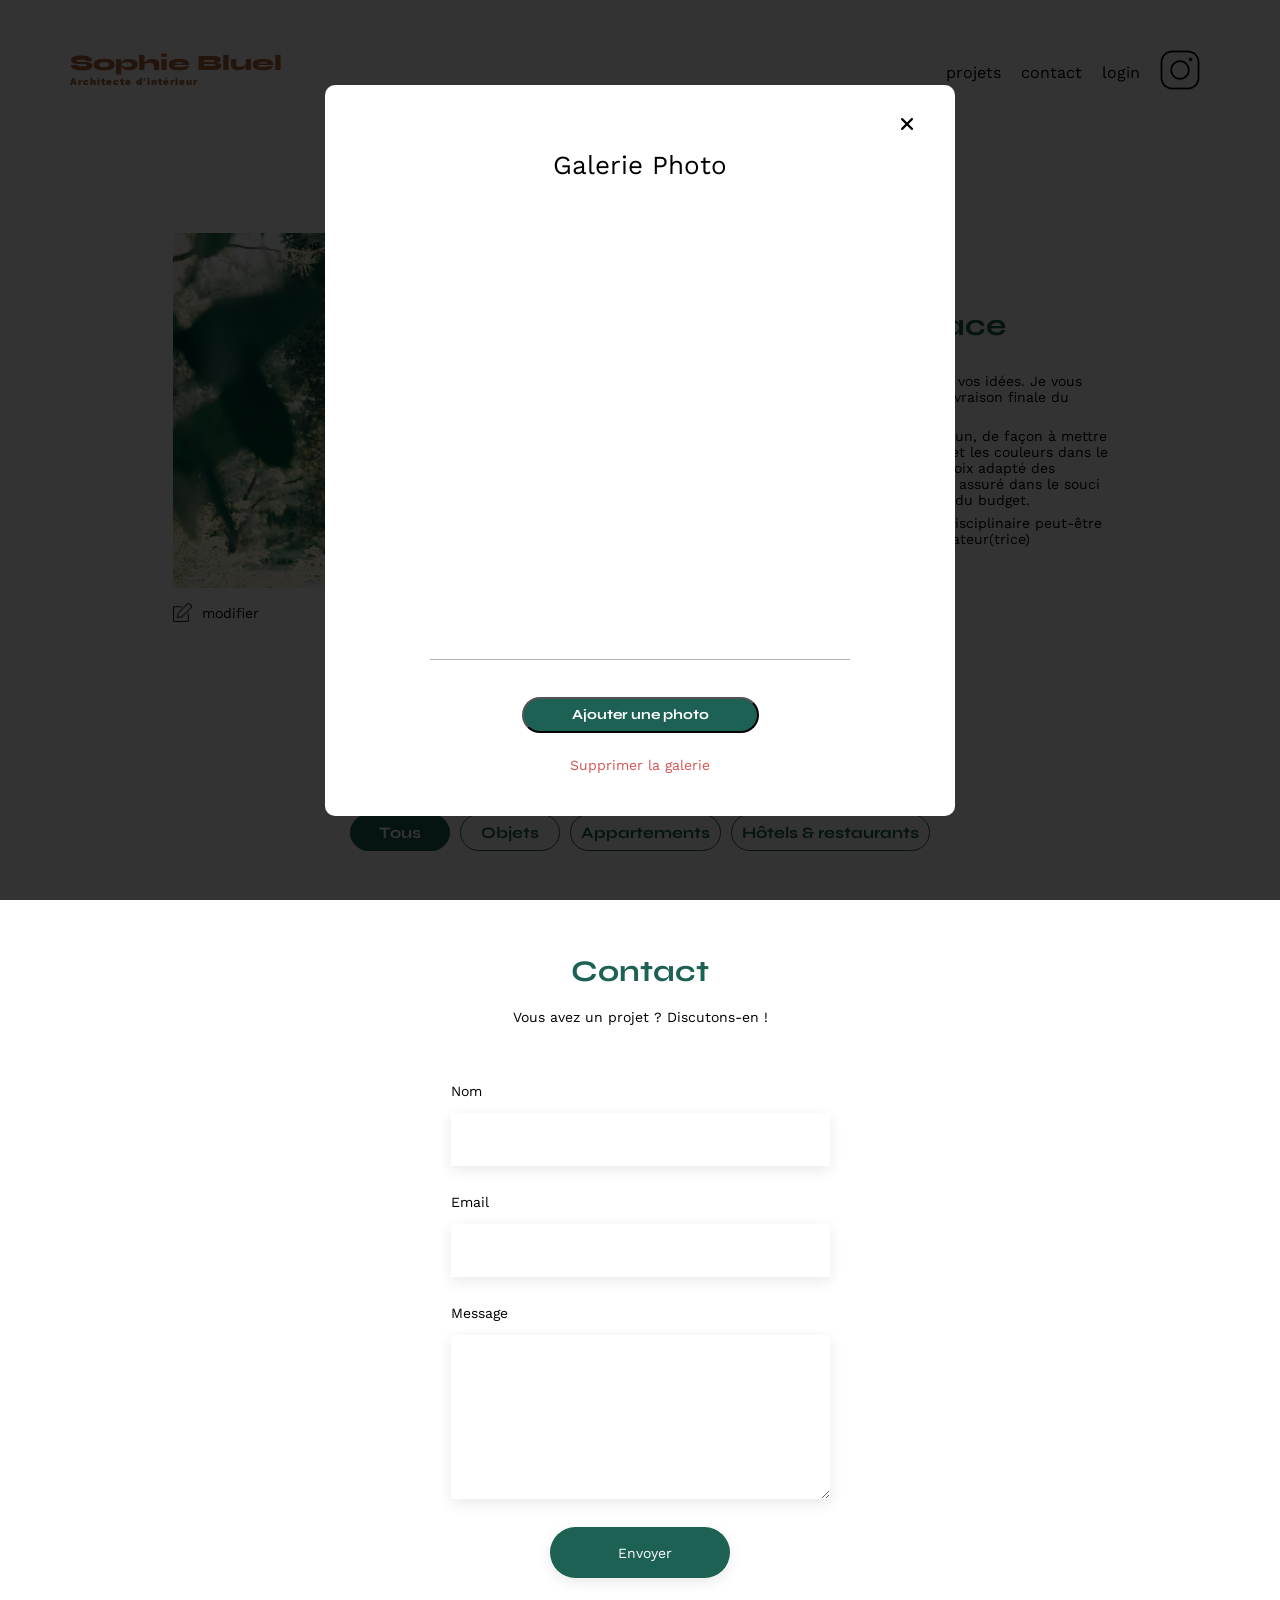
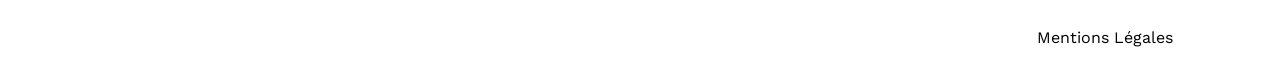
==== commit 99d5b39f: "feat(modal-gallery):js" ====
--- a/FrontEnd/index.html
+++ b/FrontEnd/index.html
@@ -9,19 +9,20 @@
 	<link href="https://fonts.googleapis.com/css2?family=Syne:wght@700;800&family=Work+Sans&display=swap" rel="stylesheet">
 	<meta name="description" content="">
 	<link rel="stylesheet" href="assets/style.css">
-	<script src="assets/js/modal/app.js"></script>
+	<script type="module" src="assets/js/modal/app.js"></script>
 	<script type="module" src="assets/js/homepage.js"></script>
+	<script type="module" src="assets/js/modal/projects-import.js"></script>
 </head>
 <body>
-		<aside class="modal-banner" style="display: none;">
+		<aside class="modal-banner js-modal" style="display: none;">
 			<h2 class="banner-title"><div class="banner-icon"></div>Mode édition</h2>
 			<button class="publish-button">publier les changements</button>
 		</aside>
-		<aside class="modal-wdws" style="display: none;">
-			<div class="modal-wdw1" style="display: none;">
-				<button class="close-btn" class="js-modal-close"><img src="assets/icons/xmark.png" alt="bouton fermer la fenêtre"></button>
+		<aside class="modal-wdws js-modal">
+			<div class="modal-wdw1 js-modal">
+				<button class="close-btn js-modal-close"><img src="assets/icons/xmark.png" alt="bouton fermer la fenêtre"></button>
 				<h2 class="mwdw-title">Galerie Photo</h2>
-				<div class="project-editor"></div>
+				<div class="modal-gallery"></div>
 				<button class="pjct-add-btn">Ajouter une photo</button>
 				<button class="gallery-delete-btn">Supprimer la galerie</button>
 			</div>
--- a/FrontEnd/assets/style.css
+++ b/FrontEnd/assets/style.css
@@ -399,12 +399,20 @@
 	background-color: white;
 }
 
-.project-editor {
+.modal-gallery {
 	height: 386px;
 	width: 420px;
 	padding-bottom: 47px;
 	border-bottom: solid 1px #b3b3b3;
 	margin-top: 46px;
+	display: flex;
+	flex-wrap: wrap;
+	gap: 9px;
+}
+
+.modal-gallery img {
+	width: 76px;
+	height: 102px;
 }
 
 .pjct-add-btn {
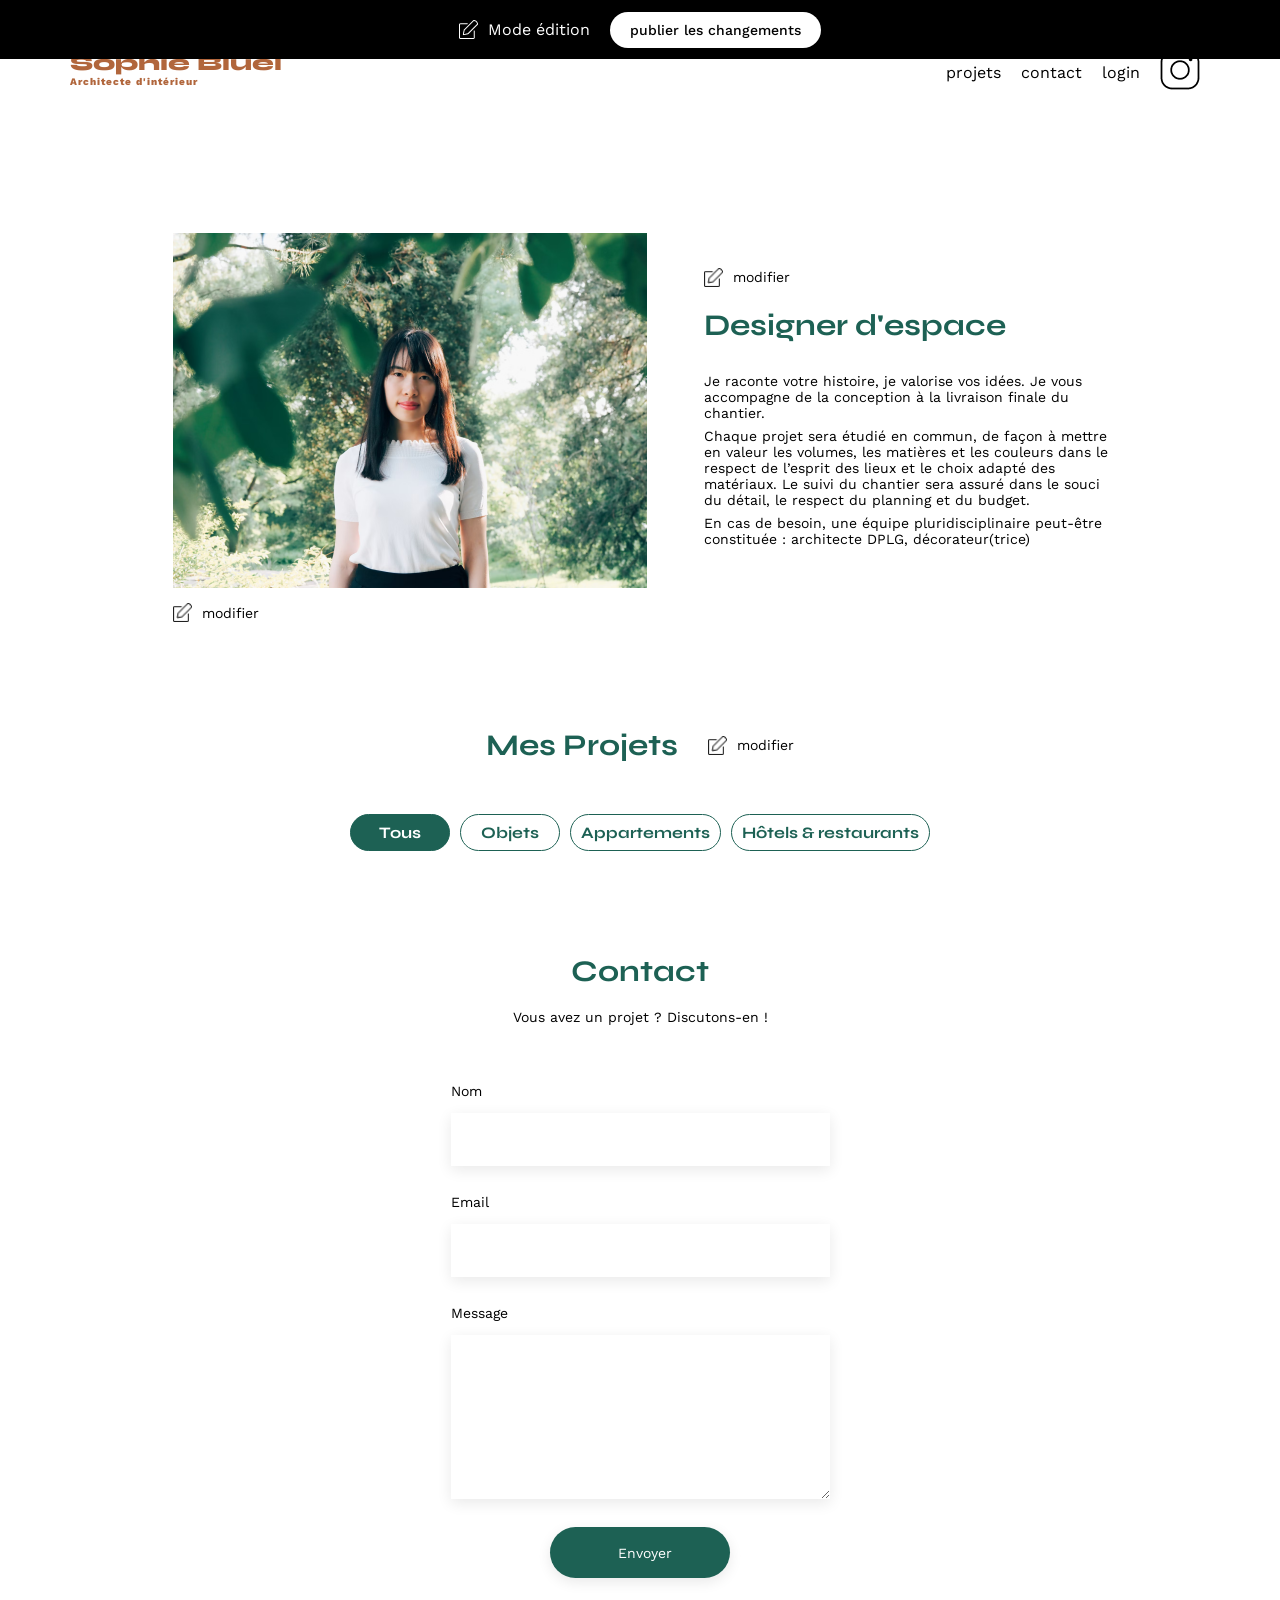
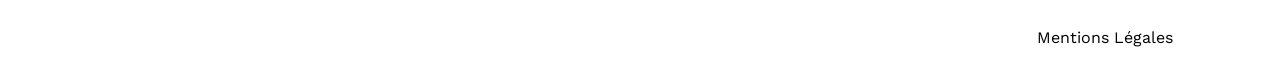
==== commit d526a1c8: "fix(openModal-hommepage-edit):html+js" ====
--- a/FrontEnd/index.html
+++ b/FrontEnd/index.html
@@ -9,50 +9,51 @@
 	<link href="https://fonts.googleapis.com/css2?family=Syne:wght@700;800&family=Work+Sans&display=swap" rel="stylesheet">
 	<meta name="description" content="">
 	<link rel="stylesheet" href="assets/style.css">
-	<script type="module" src="assets/js/modal/app.js"></script>
 	<script type="module" src="assets/js/homepage.js"></script>
-	<script type="module" src="assets/js/modal/projects-import.js"></script>
+	<script src="assets/js/modal/OpenCloseModal1.js"></script>
+	<script type="module" src="assets/js/modal/modal-window1.js"></script>
+	<script type="module" src="assets/js/modal/modal-window2.js"></script>
 </head>
 <body>
-		<aside class="modal-banner js-modal" style="display: none;">
-			<h2 class="banner-title"><div class="banner-icon"></div>Mode édition</h2>
-			<button class="publish-button">publier les changements</button>
-		</aside>
-		<aside class="modal-wdws js-modal">
-			<div class="modal-wdw1 js-modal">
-				<button class="close-btn js-modal-close"><img src="assets/icons/xmark.png" alt="bouton fermer la fenêtre"></button>
-				<h2 class="mwdw-title">Galerie Photo</h2>
-				<div class="modal-gallery"></div>
-				<button class="pjct-add-btn">Ajouter une photo</button>
-				<button class="gallery-delete-btn">Supprimer la galerie</button>
+	<div class="edit-banner">
+		<h2 class="banner-title"><div class="banner-icon"></div>Mode édition</h2>
+		<button class="publish-button">publier les changements</button>
+	</div>
+	<div class="modal-wdws" id="project-modal" style="display: none;">
+		<div class="modal-wdw1">
+			<button class="close-btn js-modal-close"><img src="assets/icons/xmark.png" alt="bouton fermer la fenêtre"></button>
+			<h2 class="mwdw-title">Galerie Photo</h2>
+			<div class="modal-gallery"></div>
+			<button class="pjct-add-btn">Ajouter une photo</button>
+			<button class="gallery-delete-btn">Supprimer la galerie</button>
+		</div>
+		<div class="modal-wdw2" style="display: none;">
+			<div class="modal-nav-btns">
+				<button class="back-btn"><img src="assets/icons/arrow-left.png" alt="bouton retour à la fenêtre précédente"></button>
+				<button class="close-btn"><img src="assets/icons/xmark.png" alt="bouton fermer la fenêtre"></button>
 			</div>
-			<div class="modal-wdw2" style="display: none;">
-				<div class="modal-nav-btns">
-					<button class="back-btn"><img src="assets/icons/arrow-left.png" alt="bouton retour à la fenêtre précédente"></button>
-					<button class="close-btn"><img src="assets/icons/xmark.png" alt="bouton fermer la fenêtre"></button>
-				</div>
-				<div class="modal-pjct-add-form">
-					<h2 class="mwdw-title">Ajout photo</h2>
-					<form action="/upload" method="post">
-						<label for="file-input">
-							<img src="assets/icons/picture-svgrepo-com 1.png" alt="">
-							<span id="add-photo-btn">+ Ajouter photo</span>
-							<span id="input-comments">jpg, png : 4mo max</span>
-						</label>
-						<input type="file" id="file-input" name="image" accept="image/*" style="display: none;">
-						<label for="Titre">Titre</label>
-						<input type="text" id="titre" name="titre">		
-						<label for="Catégorie">Catégorie</label>
-						<select id="categorie" name="categorie">
-					  		<option value="Objets">Objets</option>
-					  		<option value="Appartements">Appartements</option>
-					  		<option value="Hôtels & restaurants">Hôtels & restaurants</option>
-						</select><br><br>
-						<input type="submit" value="Valider">
-				  </form>
-				</div>
+			<div class="modal-pjct-add-form">
+				<h2 class="mwdw-title">Ajout photo</h2>
+				<form action="/upload" method="post">
+					<label for="file-input">
+						<img src="assets/icons/picture-svgrepo-com 1.png" alt="">
+						<span id="add-photo-btn">+ Ajouter photo</span>
+						<span id="input-comments">jpg, png : 4mo max</span>
+					</label>
+					<input type="file" id="file-input" name="image" accept="image/*" style="display: none;">
+					<label for="Titre">Titre</label>
+					<input type="text" id="titre" name="titre">		
+					<label for="Catégorie">Catégorie</label>
+					<select id="categorie" name="categorie">
+						<option value="Objets">Objets</option>
+						<option value="Appartements">Appartements</option>
+						<option value="Hôtels & restaurants">Hôtels & restaurants</option>
+					</select><br><br>
+					<input type="submit" value="Valider">
+				</form>
 			</div>
-		</aside>
+		</div>
+	</div>
 <header>
 	<h1 class="header-title">Sophie Bluel<span>Architecte d'intérieur</span></h1>
 	<nav>
@@ -70,24 +71,24 @@
 			<img src="assets/images/sophie-bluel.png" alt="Photo de l'architecte entourée de végétations">
 		</figure>
 		<article>
-			<a href="#modal1" class="edit-link js-modal"><span class="edit-link-icon"></span>modifier</a>
+			<a href="#" class="edit-link"><span class="edit-link-icon"></span>modifier</a>
 			<h2>Designer d'espace</h2>
 			<p>Je raconte votre histoire, je valorise vos idées. Je vous accompagne de la conception à la livraison finale du chantier.</p>
 			<p>Chaque projet sera étudié en commun, de façon à mettre en valeur les volumes, les matières et les couleurs dans le respect de l’esprit des lieux et le choix adapté des matériaux. Le suivi du chantier sera assuré dans le souci du détail, le respect du planning et du budget.</p>
 			<p>En cas de besoin, une équipe pluridisciplinaire peut-être constituée : architecte DPLG, décorateur(trice)</p>
 		</article>
 	</section>
-	<a href="#modal1" class="edit-link js-modal"><span class="edit-link-icon"></span>modifier</a>
+	<a href="#" class="edit-link"><span class="edit-link-icon"></span>modifier</a>
 	<section id="portfolio">
 		<div class="portfolio-title">
 			<h2 id="ancre-projets">Mes Projets</h2>
-			<a href="#modal1" class="edit-link js-modal"><span class="edit-link-icon"></span>modifier</a>
+			<a href="#modal1" id="edit-project-modal" class="edit-link"><span class="edit-link-icon"></span>modifier</a>
 		</div>
 		<div class="category-buttons">
-			<button class="cat-btns-active cat-btns-inactive" data-category-id="all">Tous</button>
-			<button class="cat-btns-inactive" data-category-id="1">Objets</button>
-			<button class="cat-btns-inactive" data-category-id="2">Appartements</button>
-			<button class="cat-btns-inactive" data-category-id="3">Hôtels & restaurants</button>
+			<button class="cat-btns-active cat-btns" data-category-id="all">Tous</button>
+			<button class="cat-btns" data-category-id="1">Objets</button>
+			<button class="cat-btns" data-category-id="2">Appartements</button>
+			<button class="cat-btns" data-category-id="3">Hôtels & restaurants</button>
 		</div>
 		
 		<div class="gallery">
--- a/FrontEnd/assets/style.css
+++ b/FrontEnd/assets/style.css
@@ -185,7 +185,7 @@
 	margin-bottom: 51px;
 }
 
-  .cat-btns-inactive {
+  .cat-btns {
 	background-color: white;
 	color: #1D6154;
 	font-family: 'Syne';
@@ -201,14 +201,6 @@
   .cat-btns-active {
 	background-color: #1D6154;
 	color: white;
-	font-family: 'Syne';
-	font-weight: 700;
-	font-size: 16px;
-	height: 37px;
-	min-width: 100px;
-	border: #1D6154 1px solid;
-	border-radius: 60px;
-	padding: 0 10px;
   }
 
 /**** Gallery *****/
@@ -317,38 +309,23 @@
 	margin-top: 50px;
 }
 
-/******* Modal windows *********/
-
-.modal-wdws {
+
+/********Homepage edit***********/
+
+/****** Edit banner *******/
+
+.edit-banner {
 	position: fixed;
 	top: 0;
-	left: 0;
-	width: 100%;
-	height: 100%;
-	background: rgba(0, 0, 0, 0.8);
-	display: flex;
-	justify-content: center;
-	align-items: center;
-}
-
-.mwdw-title {
-	font-family: 'Work Sans';
-	font-weight: 400;
-	font-size: 26px;
-	color: black;
-	margin-top: 10px;
-}
-
-/****** Modal banner *******/
-
-.modal-banner {
 	display: flex;
 	align-items: center;
 	justify-content: center;
 	background-color: black;
 	color: white;
+	width: 100%;
 	height: 59px;
 	gap: 20px;
+	margin-bottom: 20px;
 }
 
 .banner-icon {
@@ -378,6 +355,30 @@
 	font-weight: 500;
 	font-size: 14px;
 }
+
+/******* Modal windows *********/
+
+.modal-wdws {
+	position: fixed;
+	bottom: 0;
+	left: 0;
+	width: 100%;
+	height: 93.9%;
+	background: rgba(0, 0, 0, 0.8);
+	display: flex;
+	justify-content: center;
+	align-items: center;
+}
+
+.mwdw-title {
+	font-family: 'Work Sans';
+	font-weight: 400;
+	font-size: 26px;
+	color: black;
+	margin-top: 10px;
+}
+
+
 
 /****** Modal window1 *******/
 
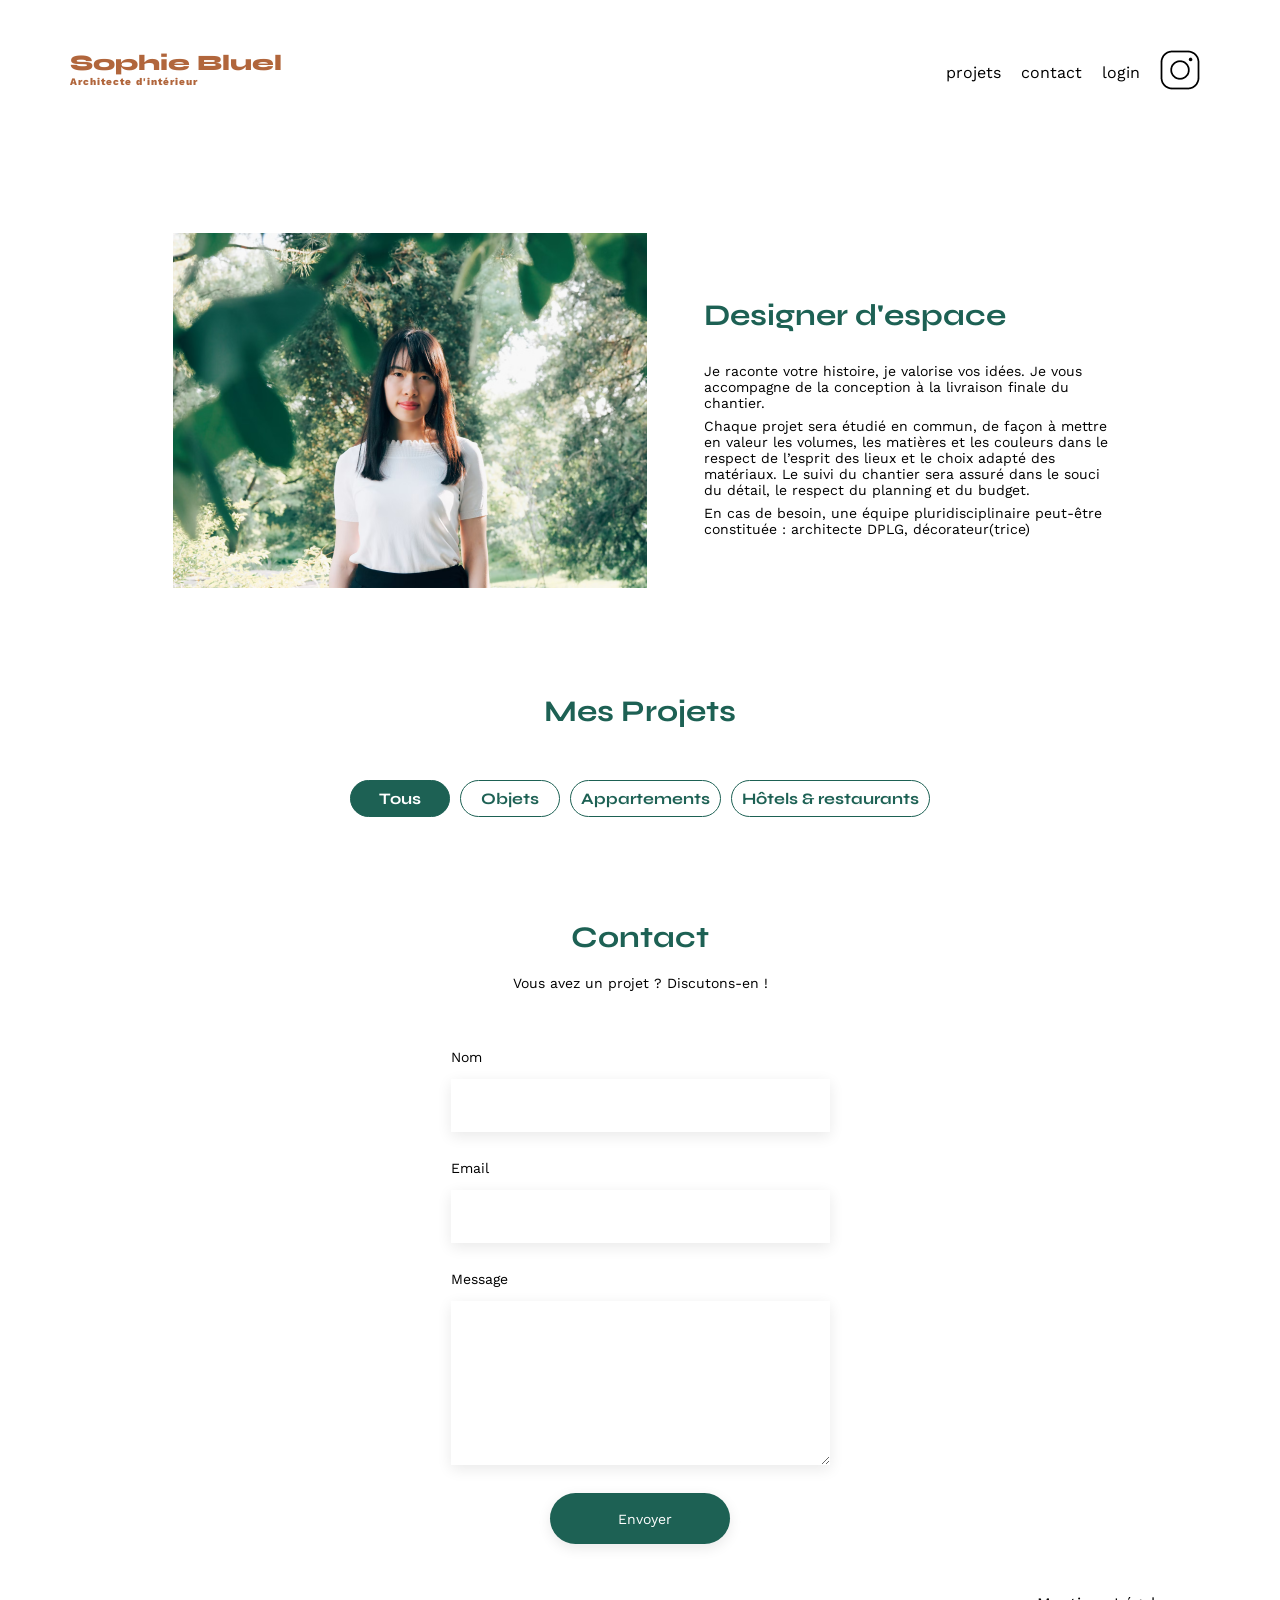
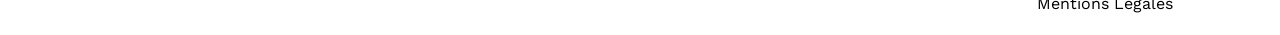
==== commit 6fc6f3eb: "feat(delete-project-function-in-progress):js" ====
--- a/FrontEnd/index.html
+++ b/FrontEnd/index.html
@@ -10,50 +10,8 @@
 	<meta name="description" content="">
 	<link rel="stylesheet" href="assets/style.css">
 	<script type="module" src="assets/js/homepage.js"></script>
-	<script src="assets/js/modal/OpenCloseModal1.js"></script>
-	<script type="module" src="assets/js/modal/modal-window1.js"></script>
-	<script type="module" src="assets/js/modal/modal-window2.js"></script>
 </head>
 <body>
-	<div class="edit-banner">
-		<h2 class="banner-title"><div class="banner-icon"></div>Mode édition</h2>
-		<button class="publish-button">publier les changements</button>
-	</div>
-	<div class="modal-wdws" id="project-modal" style="display: none;">
-		<div class="modal-wdw1">
-			<button class="close-btn js-modal-close"><img src="assets/icons/xmark.png" alt="bouton fermer la fenêtre"></button>
-			<h2 class="mwdw-title">Galerie Photo</h2>
-			<div class="modal-gallery"></div>
-			<button class="pjct-add-btn">Ajouter une photo</button>
-			<button class="gallery-delete-btn">Supprimer la galerie</button>
-		</div>
-		<div class="modal-wdw2" style="display: none;">
-			<div class="modal-nav-btns">
-				<button class="back-btn"><img src="assets/icons/arrow-left.png" alt="bouton retour à la fenêtre précédente"></button>
-				<button class="close-btn"><img src="assets/icons/xmark.png" alt="bouton fermer la fenêtre"></button>
-			</div>
-			<div class="modal-pjct-add-form">
-				<h2 class="mwdw-title">Ajout photo</h2>
-				<form action="/upload" method="post">
-					<label for="file-input">
-						<img src="assets/icons/picture-svgrepo-com 1.png" alt="">
-						<span id="add-photo-btn">+ Ajouter photo</span>
-						<span id="input-comments">jpg, png : 4mo max</span>
-					</label>
-					<input type="file" id="file-input" name="image" accept="image/*" style="display: none;">
-					<label for="Titre">Titre</label>
-					<input type="text" id="titre" name="titre">		
-					<label for="Catégorie">Catégorie</label>
-					<select id="categorie" name="categorie">
-						<option value="Objets">Objets</option>
-						<option value="Appartements">Appartements</option>
-						<option value="Hôtels & restaurants">Hôtels & restaurants</option>
-					</select><br><br>
-					<input type="submit" value="Valider">
-				</form>
-			</div>
-		</div>
-	</div>
 <header>
 	<h1 class="header-title">Sophie Bluel<span>Architecte d'intérieur</span></h1>
 	<nav>
@@ -71,18 +29,15 @@
 			<img src="assets/images/sophie-bluel.png" alt="Photo de l'architecte entourée de végétations">
 		</figure>
 		<article>
-			<a href="#" class="edit-link"><span class="edit-link-icon"></span>modifier</a>
 			<h2>Designer d'espace</h2>
 			<p>Je raconte votre histoire, je valorise vos idées. Je vous accompagne de la conception à la livraison finale du chantier.</p>
 			<p>Chaque projet sera étudié en commun, de façon à mettre en valeur les volumes, les matières et les couleurs dans le respect de l’esprit des lieux et le choix adapté des matériaux. Le suivi du chantier sera assuré dans le souci du détail, le respect du planning et du budget.</p>
 			<p>En cas de besoin, une équipe pluridisciplinaire peut-être constituée : architecte DPLG, décorateur(trice)</p>
 		</article>
 	</section>
-	<a href="#" class="edit-link"><span class="edit-link-icon"></span>modifier</a>
 	<section id="portfolio">
 		<div class="portfolio-title">
 			<h2 id="ancre-projets">Mes Projets</h2>
-			<a href="#modal1" id="edit-project-modal" class="edit-link"><span class="edit-link-icon"></span>modifier</a>
 		</div>
 		<div class="category-buttons">
 			<button class="cat-btns-active cat-btns" data-category-id="all">Tous</button>
@@ -90,7 +45,6 @@
 			<button class="cat-btns" data-category-id="2">Appartements</button>
 			<button class="cat-btns" data-category-id="3">Hôtels & restaurants</button>
 		</div>
-		
 		<div class="gallery">
 		</div>
 	</section>
--- a/FrontEnd/assets/style.css
+++ b/FrontEnd/assets/style.css
@@ -315,8 +315,6 @@
 /****** Edit banner *******/
 
 .edit-banner {
-	position: fixed;
-	top: 0;
 	display: flex;
 	align-items: center;
 	justify-content: center;
@@ -325,7 +323,6 @@
 	width: 100%;
 	height: 59px;
 	gap: 20px;
-	margin-bottom: 20px;
 }
 
 .banner-icon {
